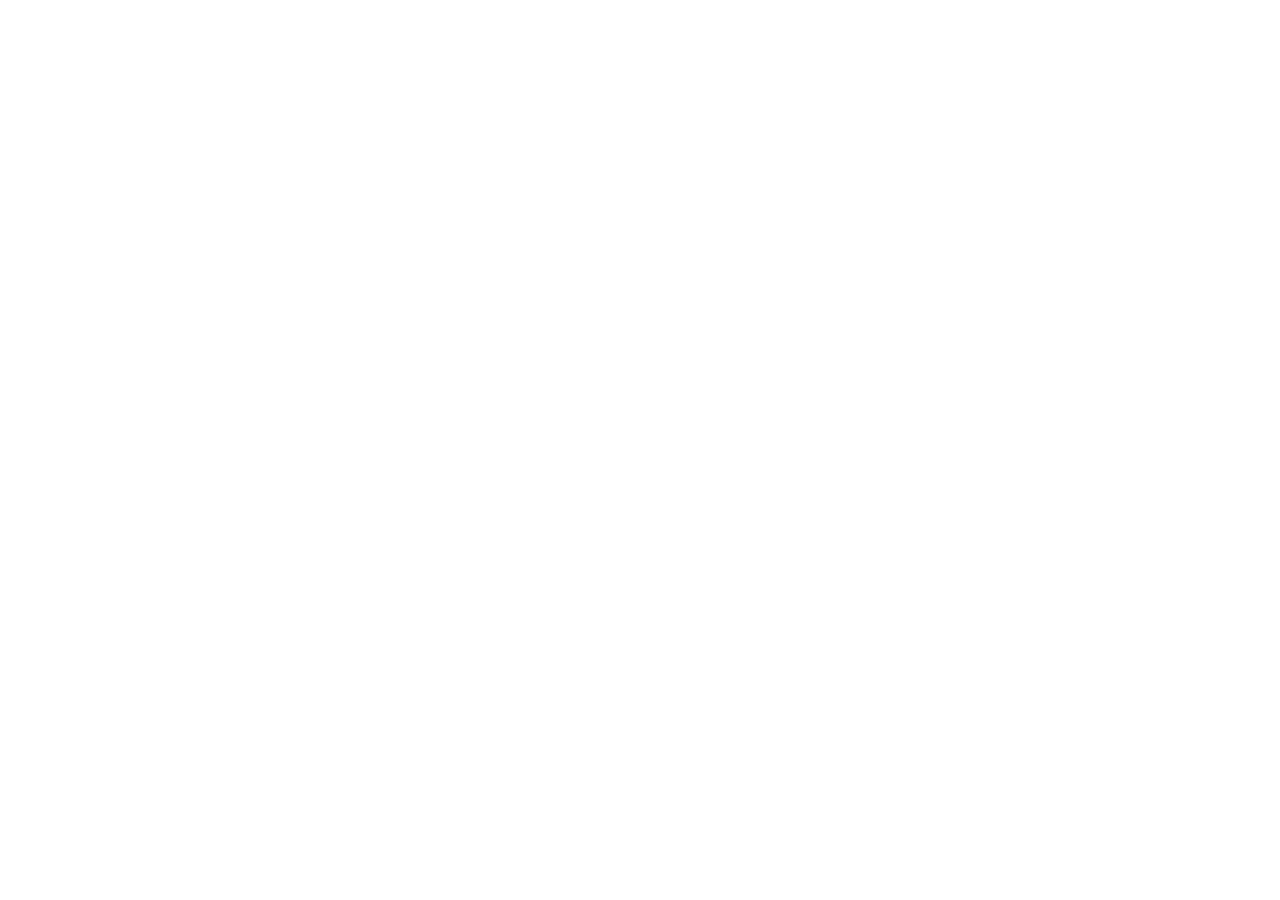
==== index.html @ d6452ca9 "Third Draft Css and sematic layouts were added" ====
<!DOCTYPE html>
<html lang="en">
<head>
    <meta charset="UTF-8">
    <meta name="viewport" content="width=device-width, initial-scale=1.0">
    <title>Yaad</title>
</head>
<body>
    <header>
         <nav>
            
        </nav>
    </header>
    <main>

    </main>
    <footer>
        
    </footer>    
</body>
</html>
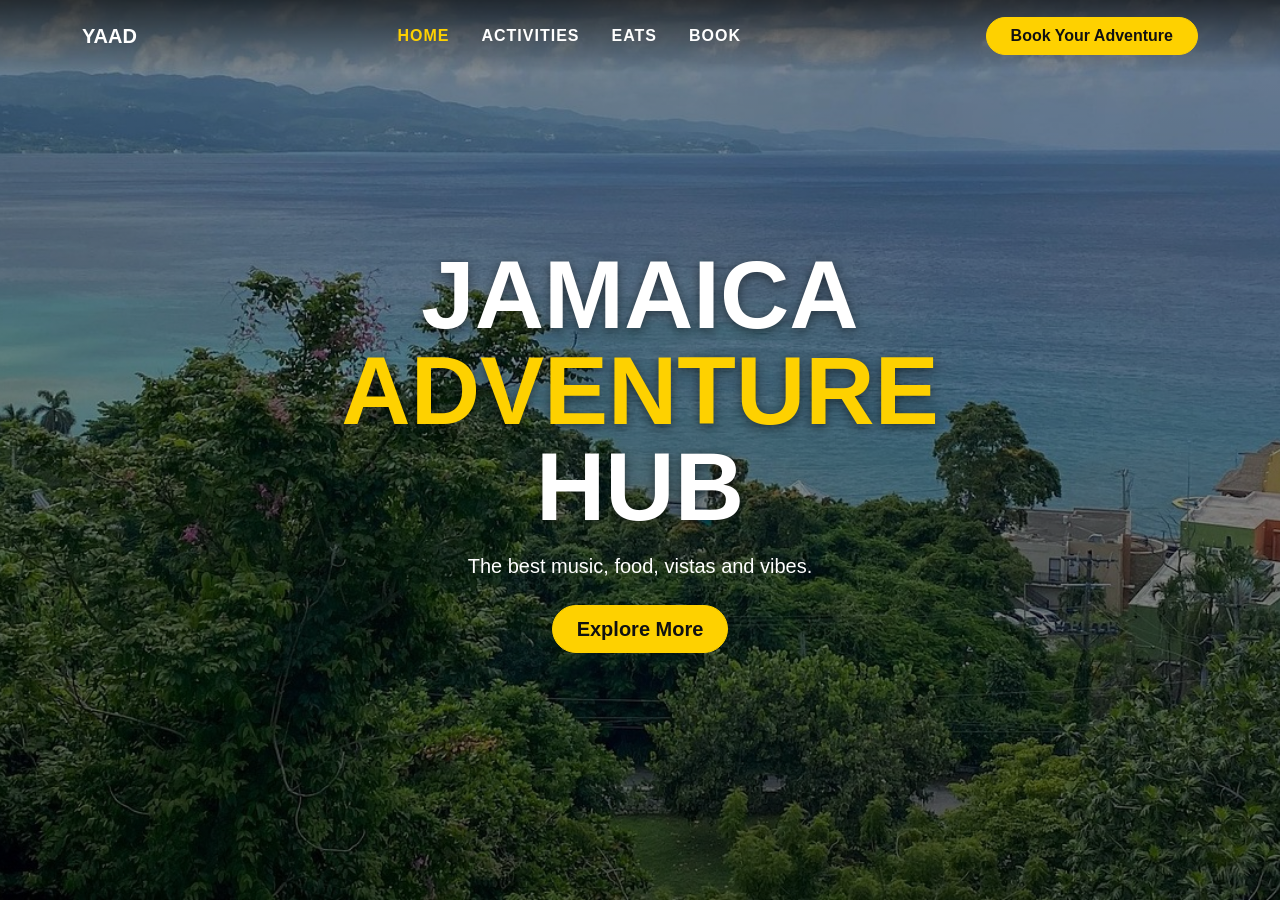
==== commit 33f27c47: "index and css for index page header including banner and nav bar" ====
--- a/index.html
+++ b/index.html
@@ -4,18 +4,51 @@
     <meta charset="UTF-8">
     <meta name="viewport" content="width=device-width, initial-scale=1.0">
     <title>Yaad</title>
+    <link href="https://cdn.jsdelivr.net/npm/bootstrap@5.3.3/dist/css/bootstrap.min.css" rel="stylesheet" integrity="sha384-9ndCyUaIbzAi2FUVXJi0CjmCapSmO7SnpJef0486qhLnuZ2cdeRhO02iuK6FUUVM" crossorigin="anonymous">
+    <link rel="stylesheet" href="stylesheets/styles.css">
 </head>
 <body>
     <header>
-         <nav>
-            
+       <!-- Navigation using bootstrap -->
+         <nav class="navbar navbar-expand-lg navbar-dark site-nav fixed-top">
+            <div class="container">
+                <a class="navbar-brand fw-bold" href="index.html">YAAD</a>
+                <button class="navbar-toggler" type="button" data-bs-toggle="collapse"
+                        data-bs-target="#mainNav" aria-controls="mainNav"
+                        aria-expanded="false" aria-label="Toggle navigation">
+                    <span class="navbar-toggler-icon"></span>
+                </button>
+                <div class="collapse navbar-collapse" id="mainNav">
+                    <!-- LIST OF NAVIGATION LINKS -->
+                    <ul class="navbar-nav mx-auto">
+                        <li class="nav-item"><a class="nav-link active" href="index.html">Home</a></li>
+                        <li class="nav-item"><a class="nav-link" href="activities.html">Activities</a></li>
+                        <li class="nav-item"><a class="nav-link" href="eats.html">Eats</a></li>
+                        <li class="nav-item"><a class="nav-link" href="book.html">Book</a></li>
+                    </ul>
+                    <!-- BOOK YOUR ADVENTURE BUTTON -->
+                    <a href="book.html" class="btn btn-gold">Book Your Adventure</a>
+                </div>
+            </div>
         </nav>
+
+         <!-- Hero banner -->
+        <div id="banner" class="hero d-flex align-items-center justify-content-center text-center">
+            <div class="container">
+                <h1 class="banner-text1">JAMAICA</h1>
+                <h1 class="banner-text2">ADVENTURE</h1>
+                <h1 class="banner-text3">HUB</h1>
+                <p class="lead text-white mt-3">The best music, food, vistas and vibes.</p>
+                <a href="activities.html" class="btn btn-gold btn-lg mt-2">Explore More</a>
+            </div>
+        </div>
     </header>
     <main>
 
     </main>
     <footer>
         
-    </footer>    
+    </footer> 
+       <script src="https://cdn.jsdelivr.net/npm/bootstrap@5.3.3/dist/js/bootstrap.bundle.min.js"></script>
 </body>
 </html>
--- a/stylesheets/styles.css
+++ b/stylesheets/styles.css
@@ -0,0 +1,83 @@
+/* -- Global color variables (Jamaican colours to be reused alot) -- */
+:root {
+    --jm-green: #009b3a;
+    --jm-green-dark: #007a2e;
+    --jm-gold: #fed100;
+    --jm-black: #111111;
+}
+
+body {
+    font-family: "Segoe UI", Roboto, Arial, sans-serif;
+    color: #333;
+}
+
+/* Navigation bar styles */
+.site-nav {
+    background: linear-gradient(to bottom, rgba(0, 0, 0, 0.65), rgba(0, 0, 0, 0));
+    padding: 1rem 0;
+}
+
+.site-nav .nav-link {
+    color: #fff;
+    font-weight: 600;
+    text-transform: uppercase;
+    letter-spacing: 1px;
+    margin: 0 0.5rem;
+}
+.site-nav .nav-link:hover,
+.site-nav .nav-link.active {
+    color: var(--jm-gold);
+}
+@media (max-width: 991.98px) {
+    .site-nav { background: rgba(0, 0, 0, 0.85); }
+}
+
+/* Hero section styles */
+.hero {
+    min-height: 100vh;
+    background-image:
+        linear-gradient(rgba(0, 0, 0, 0.35), rgba(0, 0, 0, 0.55)),
+        url('../images/banner_background.jpg');
+    background-color: var(--jm-green-dark);   /* fallback if image is missing */
+    background-size: cover;
+    background-position: center;
+}
+.banner-text1, .banner-text2, .banner-text3 {
+    color: #fff;
+    font-weight: 800;
+    text-transform: uppercase;
+    line-height: 1;
+    margin: 0;
+    text-shadow: 0 3px 12px rgba(0, 0, 0, 0.5);
+}
+.banner-text1 { font-size: clamp(2.5rem, 8vw, 6rem); }
+.banner-text2 { font-size: clamp(2.5rem, 8vw, 6rem); color: var(--jm-gold); }
+.banner-text3 { font-size: clamp(2.5rem, 8vw, 6rem); }
+
+/*  Buttons  */
+.btn-gold {
+    background-color: var(--jm-gold);
+    border-color: var(--jm-gold);
+    color: var(--jm-black);
+    font-weight: 700;
+    border-radius: 50rem;
+    padding-left: 1.5rem;
+    padding-right: 1.5rem;
+}
+.btn-gold:hover {
+    background-color: #e7c718;
+    border-color: #e7c718;
+    color: var(--jm-black);
+}
+.btn-green {
+    background-color: var(--jm-green);
+    border-color: var(--jm-green);
+    color: #fff;
+    font-weight: 600;
+    border-radius: 50rem;
+}
+.btn-green:hover {
+    background-color: var(--jm-green-dark);
+    border-color: var(--jm-green-dark);
+    color: #fff;
+}
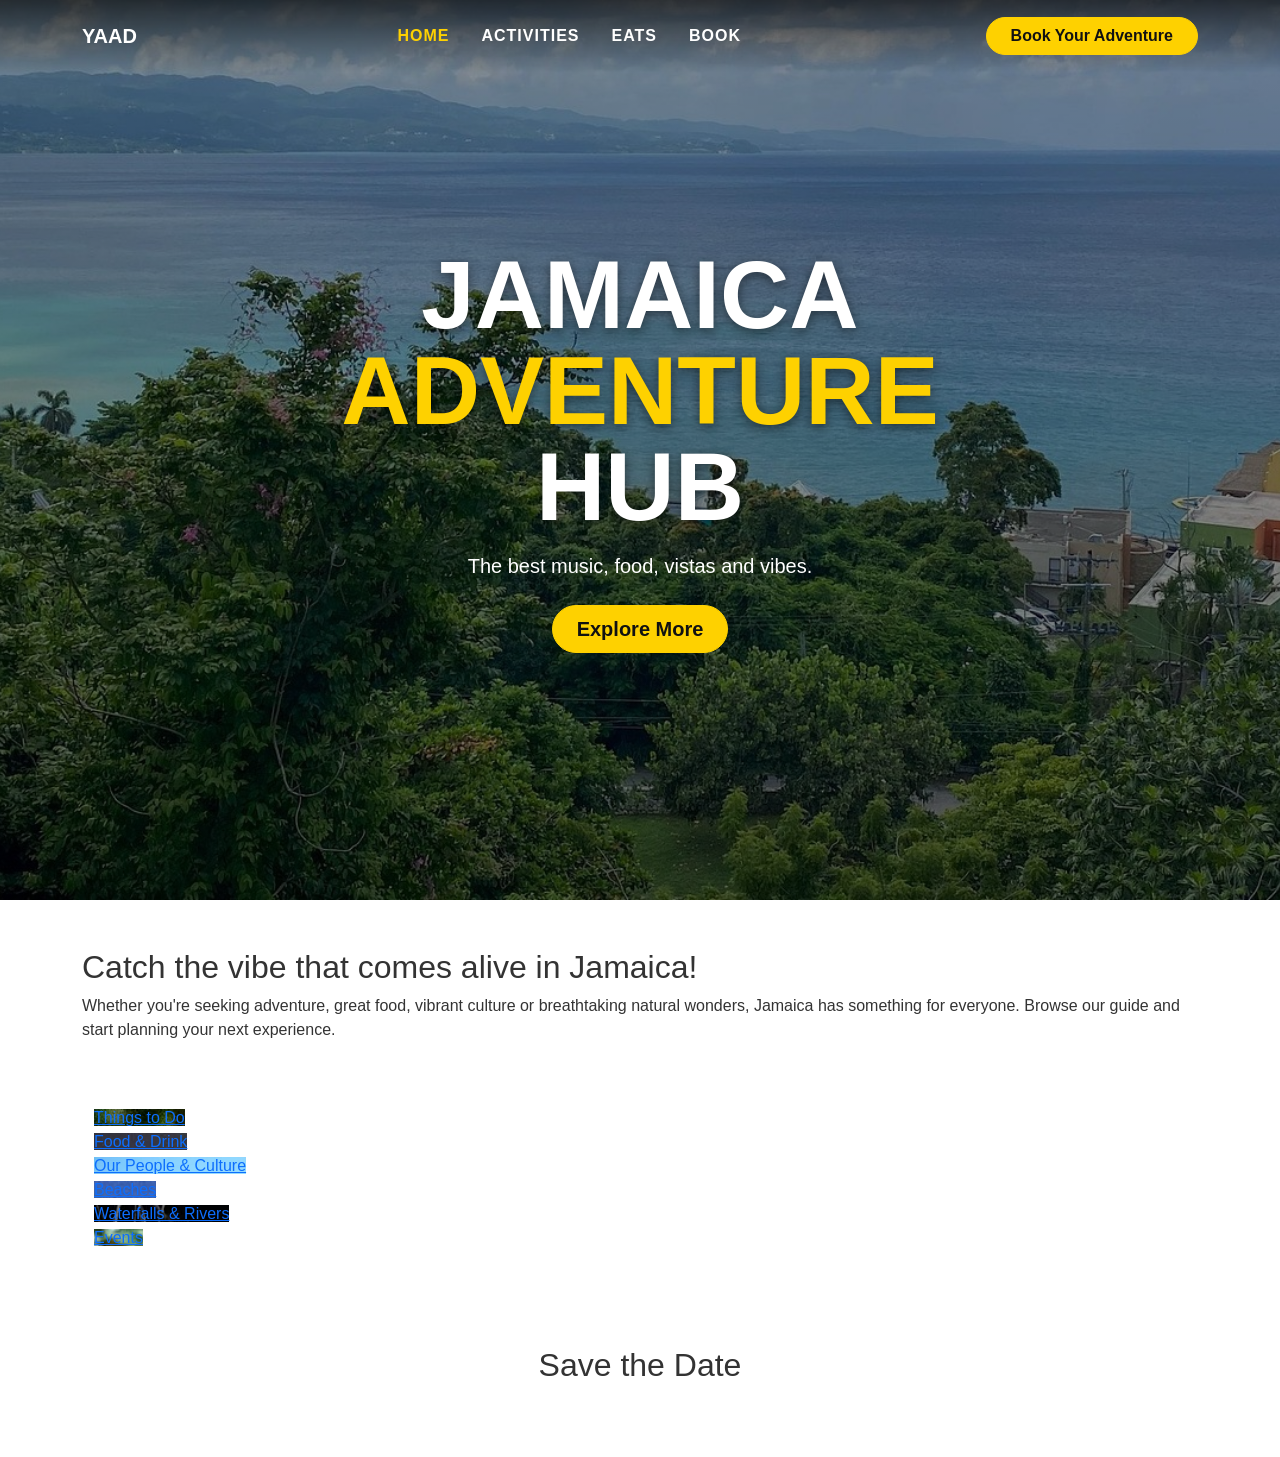
==== commit ef3e1bb9: "index update content needed for home page was added including, sections, divs, images and such" ====
--- a/index.html
+++ b/index.html
@@ -8,9 +8,9 @@
     <link rel="stylesheet" href="stylesheets/styles.css">
 </head>
 <body>
-    <header>
-       <!-- Navigation using bootstrap -->
-         <nav class="navbar navbar-expand-lg navbar-dark site-nav fixed-top">
+     <header>
+        <!-- Bootstrap navigation, sits on top of the hero -->
+        <nav class="navbar navbar-expand-lg navbar-dark site-nav fixed-top">
             <div class="container">
                 <a class="navbar-brand fw-bold" href="index.html">YAAD</a>
                 <button class="navbar-toggler" type="button" data-bs-toggle="collapse"
@@ -19,20 +19,19 @@
                     <span class="navbar-toggler-icon"></span>
                 </button>
                 <div class="collapse navbar-collapse" id="mainNav">
-                    <!-- LIST OF NAVIGATION LINKS -->
+                    <!-- Navigation links -->
                     <ul class="navbar-nav mx-auto">
                         <li class="nav-item"><a class="nav-link active" href="index.html">Home</a></li>
                         <li class="nav-item"><a class="nav-link" href="activities.html">Activities</a></li>
                         <li class="nav-item"><a class="nav-link" href="eats.html">Eats</a></li>
                         <li class="nav-item"><a class="nav-link" href="book.html">Book</a></li>
                     </ul>
-                    <!-- BOOK YOUR ADVENTURE BUTTON -->
                     <a href="book.html" class="btn btn-gold">Book Your Adventure</a>
                 </div>
             </div>
         </nav>
-
-         <!-- Hero banner -->
+ 
+        <!-- Hero banner -->
         <div id="banner" class="hero d-flex align-items-center justify-content-center text-center">
             <div class="container">
                 <h1 class="banner-text1">JAMAICA</h1>
@@ -44,7 +43,92 @@
         </div>
     </header>
     <main>
+        <!-- Section with p tags describing the site -->
+         <section class="py-5">
+            <div class="container">
+                        <h2 class="section-title">Catch the vibe that comes alive in Jamaica!</h2>
+                        <p>Whether you're seeking adventure, great food, vibrant culture or breathtaking
+                           natural wonders, Jamaica has something for everyone. Browse our guide and start
+                           planning your next experience.</p>
+            </div>
+        </section>
+        
+         <section class="pb-5">
+            <div class="container">
+                <div class="pictiure tile container">
+                    <article class="picture tile">
+                        <a href="activities.html" class="tile" style="background-image:url('images/things-to-do.jpg')">
+                            <span class="tile-title">Things to Do</span>
+                        </a>
+                    </article>
+                    <article class="picture tile">
+                        <a href="eats.html" class="tile" style="background-image:url('images/food.jpg')">
+                            <span class="tile-title">Food &amp; Drink</span>
+                        </a>
+                    </article>
+                    <article class="picture tile">
+                        <a href="activities.html" class="tile" style="background-image:url('images/culture.jpg')">
+                            <span class="tile-title">Our People &amp; Culture</span>
+                        </a>
+                    </article>
+                    <article class="picture tile">
+                        <a href="activities.html" class="tile" style="background-image:url('images/beaches.jpg')">
+                            <span class="tile-title">Beaches</span>
+                        </a>
+                    </article>
+                    <article class="picture tile">
+                        <a href="activities.html" class="tile" style="background-image:url('images/waterfalls.jpg')">
+                            <span class="tile-title">Waterfalls &amp; Rivers</span>
+                        </a>
+                    </article>
+                    <article class="picture tile">
+                        <a href="book.html" class="tile" style="background-image:url('images/events.jpg')">
+                            <span class="tile-title">Events</span>
+                        </a>
+                    </article>
+                </div>
+            </div>
+        </section>
 
+          <!-- Events carousel (Bootstrap JS component #2) -->
+        <section class="py-5">
+            <div class="container">
+                <h2 class="section-title text-center mb-4">Save the Date</h2>
+                <div id="eventsCarousel" class="carousel slide" data-bs-ride="carousel">
+                    <div class="carousel-inner rounded overflow-hidden">
+                        <div class="carousel-item active">
+                            <div class="event-slide" style="background-image:url('images/event1.jpg')"></div>
+                            <div class="carousel-caption">
+                                <h3>Treasure Beach Food, Rum &amp; Reggae Festival</h3>
+                                <p>Nov 06 &middot; South Coast, St. Elizabeth</p>
+                            </div>
+                        </div>
+                        <div class="carousel-item">
+                            <div class="event-slide" style="background-image:url('images/event2.jpg')"></div>
+                            <div class="carousel-caption">
+                                <h3>Craft with a Difference</h3>
+                                <p>Nov 28 &middot; Devon House, Kingston</p>
+                            </div>
+                        </div>
+                        <div class="carousel-item">
+                            <div class="event-slide" style="background-image:url('images/event3.jpg')"></div>
+                            <div class="carousel-caption">
+                                <h3>Carnival in Jamaica</h3>
+                                <p>Mar 31 &middot; Various locations</p>
+                            </div>
+                        </div>
+                    </div>
+                    <button class="carousel-control-prev" type="button" data-bs-target="#eventsCarousel" data-bs-slide="prev">
+                        <span class="carousel-control-prev-icon" aria-hidden="true"></span>
+                        <span class="visually-hidden">Previous</span>
+                    </button>
+                    <button class="carousel-control-next" type="button" data-bs-target="#eventsCarousel" data-bs-slide="next">
+                        <span class="carousel-control-next-icon" aria-hidden="true"></span>
+                        <span class="visually-hidden">Next</span>
+                    </button>
+                </div>
+            </div>
+        </section>
     </main>
     <footer>
         
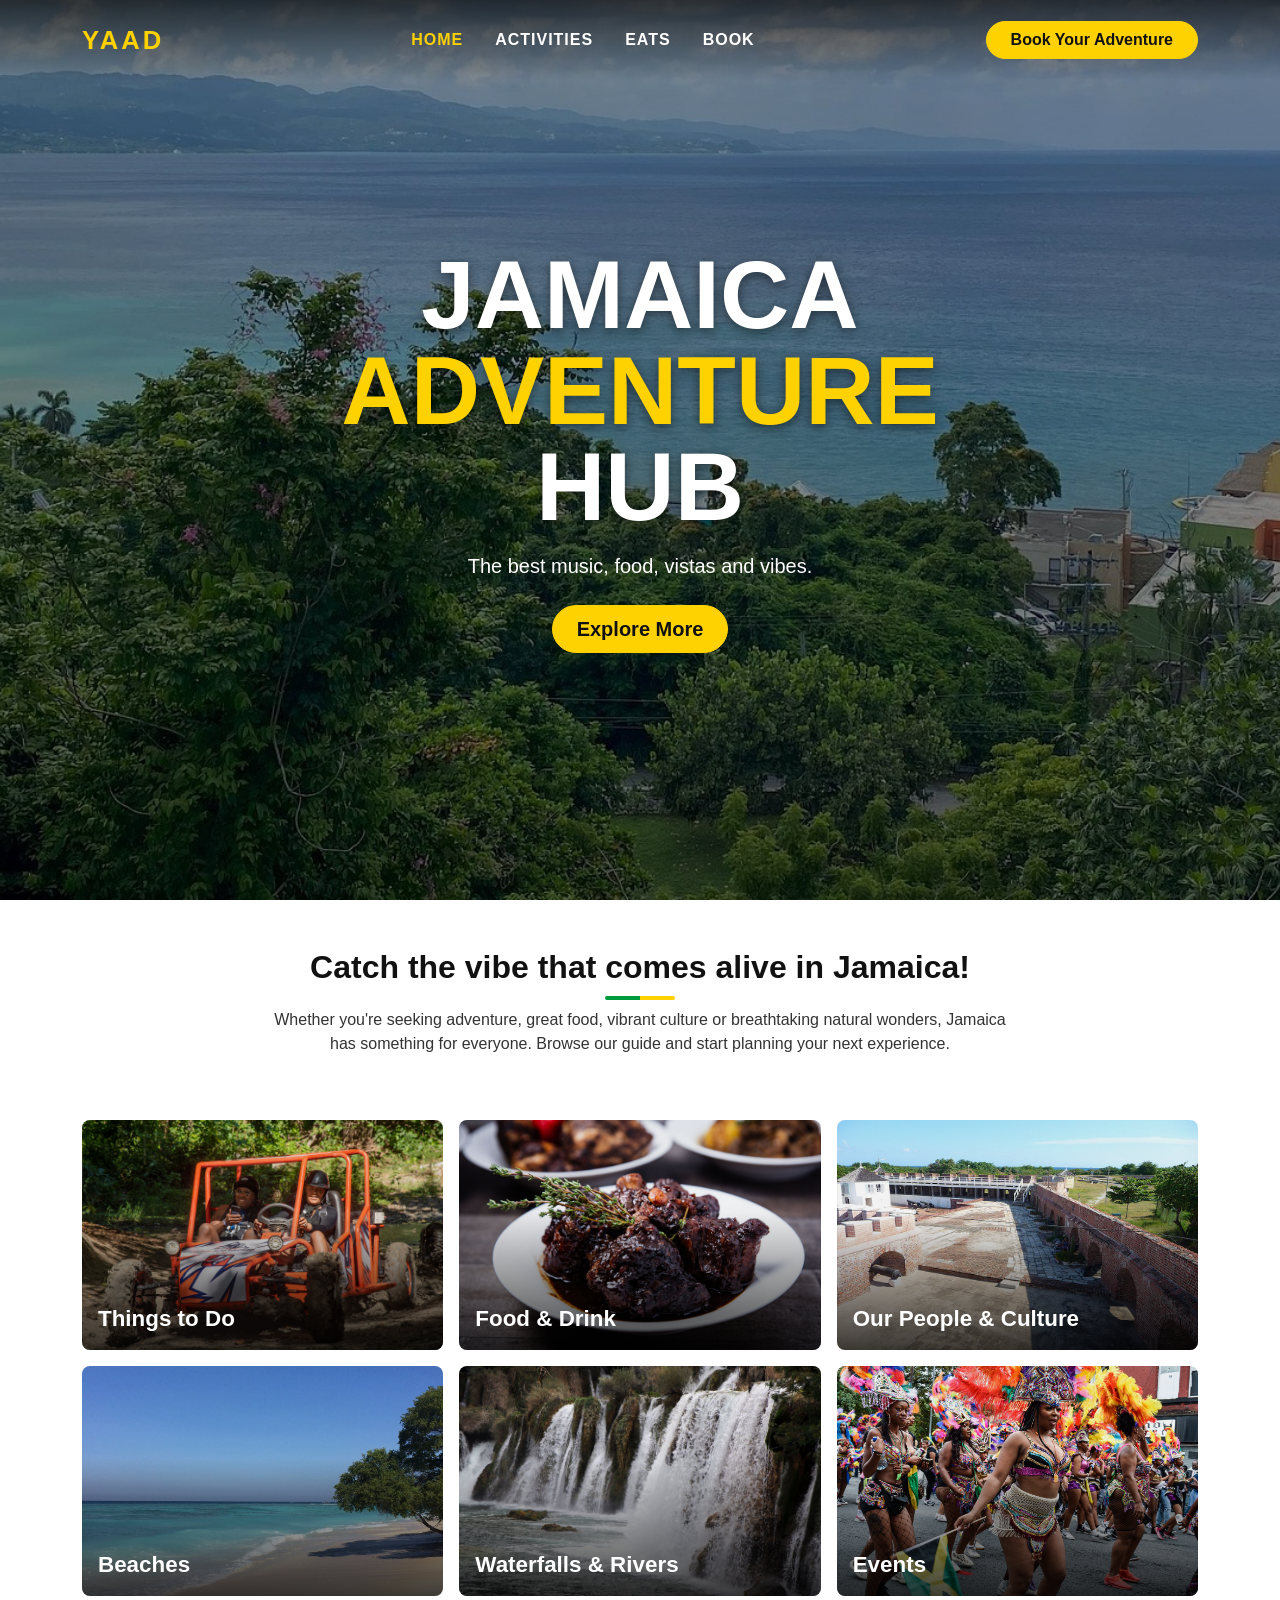
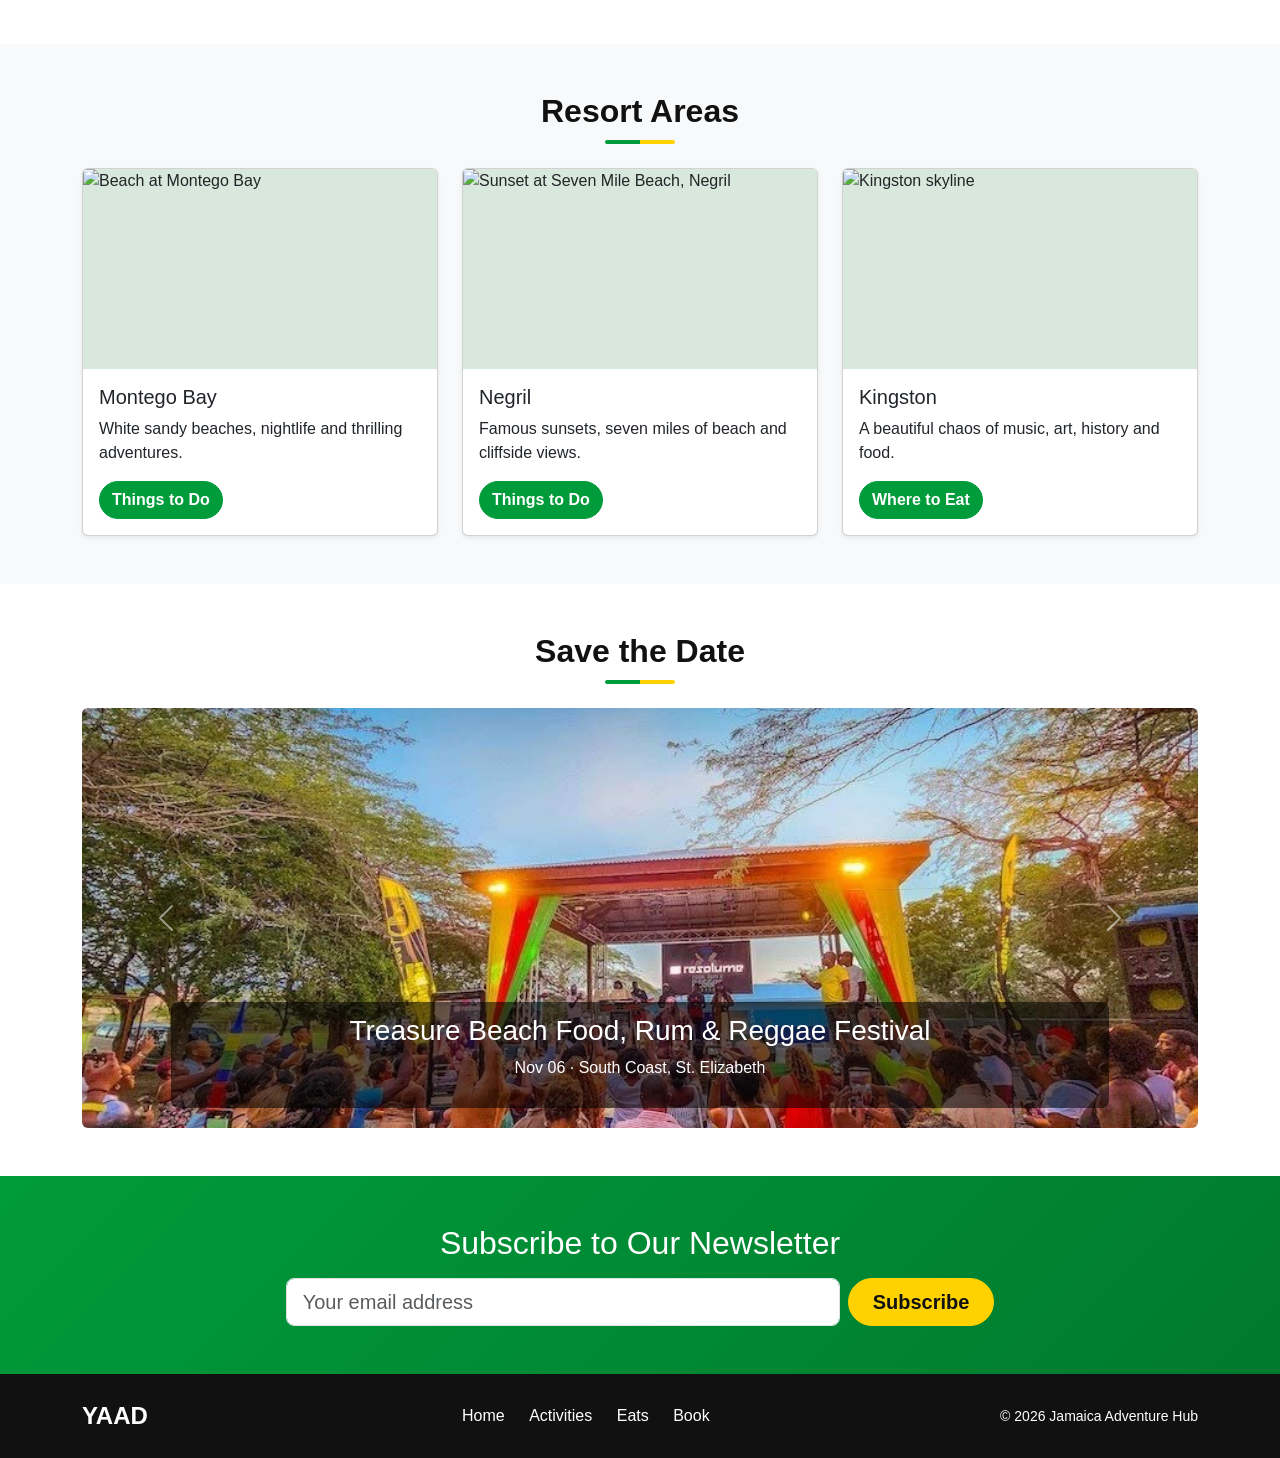
==== commit 3039fd2e: "Index Final Newsletter added, css for tiles added and fixed, names for classes and such changed for " ====
--- a/index.html
+++ b/index.html
@@ -3,13 +3,13 @@
 <head>
     <meta charset="UTF-8">
     <meta name="viewport" content="width=device-width, initial-scale=1.0">
-    <title>Yaad</title>
-    <link href="https://cdn.jsdelivr.net/npm/bootstrap@5.3.3/dist/css/bootstrap.min.css" rel="stylesheet" integrity="sha384-9ndCyUaIbzAi2FUVXJi0CjmCapSmO7SnpJef0486qhLnuZ2cdeRhO02iuK6FUUVM" crossorigin="anonymous">
+    <title>Yaad | Jamaica Adventure Hub</title>
+    <link href="https://cdn.jsdelivr.net/npm/bootstrap@5.3.3/dist/css/bootstrap.min.css" rel="stylesheet">
     <link rel="stylesheet" href="stylesheets/styles.css">
 </head>
 <body>
-     <header>
-        <!-- Bootstrap navigation, sits on top of the hero -->
+    <header>
+        <!-- Responsive Bootstrap navigation, sits on top of the hero -->
         <nav class="navbar navbar-expand-lg navbar-dark site-nav fixed-top">
             <div class="container">
                 <a class="navbar-brand fw-bold" href="index.html">YAAD</a>
@@ -19,7 +19,6 @@
                     <span class="navbar-toggler-icon"></span>
                 </button>
                 <div class="collapse navbar-collapse" id="mainNav">
-                    <!-- Navigation links -->
                     <ul class="navbar-nav mx-auto">
                         <li class="nav-item"><a class="nav-link active" href="index.html">Home</a></li>
                         <li class="nav-item"><a class="nav-link" href="activities.html">Activities</a></li>
@@ -30,7 +29,7 @@
                 </div>
             </div>
         </nav>
- 
+
         <!-- Hero banner -->
         <div id="banner" class="hero d-flex align-items-center justify-content-center text-center">
             <div class="container">
@@ -42,55 +41,100 @@
             </div>
         </div>
     </header>
+
     <main>
-        <!-- Section with p tags describing the site -->
-         <section class="py-5">
-            <div class="container">
+        <!-- Welcome / intro -->
+        <section class="py-5">
+            <div class="container">
+                <div class="row justify-content-center text-center">
+                    <div class="col-lg-8">
                         <h2 class="section-title">Catch the vibe that comes alive in Jamaica!</h2>
                         <p>Whether you're seeking adventure, great food, vibrant culture or breathtaking
                            natural wonders, Jamaica has something for everyone. Browse our guide and start
                            planning your next experience.</p>
-            </div>
-        </section>
-        
-         <section class="pb-5">
-            <div class="container">
-                <div class="pictiure tile container">
-                    <article class="picture tile">
-                        <a href="activities.html" class="tile" style="background-image:url('images/things-to-do.jpg')">
+                    </div>
+                </div>
+            </div>
+        </section>
+
+        <!-- Category tiles (image cards with title overlay) -->
+        <section class="pb-5">
+            <div class="container">
+                <div class="row g-3">
+                    <div class="col-12 col-md-6 col-lg-4">
+                        <a href="activities.html?category=things-to-do" class="tile" style="background-image:url('images/things-to-do.jpg')">
                             <span class="tile-title">Things to Do</span>
                         </a>
-                    </article>
-                    <article class="picture tile">
+                    </div>
+                    <div class="col-12 col-md-6 col-lg-4">
                         <a href="eats.html" class="tile" style="background-image:url('images/food.jpg')">
                             <span class="tile-title">Food &amp; Drink</span>
                         </a>
-                    </article>
-                    <article class="picture tile">
-                        <a href="activities.html" class="tile" style="background-image:url('images/culture.jpg')">
+                    </div>
+                    <div class="col-12 col-md-6 col-lg-4">
+                        <a href="activities.html?category=culture" class="tile" style="background-image:url('images/culture.jpg')">
                             <span class="tile-title">Our People &amp; Culture</span>
                         </a>
-                    </article>
-                    <article class="picture tile">
-                        <a href="activities.html" class="tile" style="background-image:url('images/beaches.jpg')">
+                    </div>
+                    <div class="col-12 col-md-6 col-lg-4">
+                        <a href="activities.html?category=beaches" class="tile" style="background-image:url('images/beaches.jpg')">
                             <span class="tile-title">Beaches</span>
                         </a>
-                    </article>
-                    <article class="picture tile">
-                        <a href="activities.html" class="tile" style="background-image:url('images/waterfalls.jpg')">
+                    </div>
+                    <div class="col-12 col-md-6 col-lg-4">
+                        <a href="activities.html?category=waterfalls" class="tile" style="background-image:url('images/waterfalls.jpg')">
                             <span class="tile-title">Waterfalls &amp; Rivers</span>
                         </a>
-                    </article>
-                    <article class="picture tile">
-                        <a href="book.html" class="tile" style="background-image:url('images/events.jpg')">
+                    </div>
+                    <div class="col-12 col-md-6 col-lg-4">
+                        <a href="activities.html?category=events" class="tile" style="background-image:url('images/events.jpg')">
                             <span class="tile-title">Events</span>
                         </a>
-                    </article>
-                </div>
-            </div>
-        </section>
-
-          <!-- Events carousel (Bootstrap JS component #2) -->
+                    </div>
+                </div>
+            </div>
+        </section>
+
+        <!-- Featured destinations -->
+        <section class="py-5 bg-light">
+            <div class="container">
+                <h2 class="section-title text-center mb-4">Resort Areas</h2>
+                <div class="row g-4" id="destination-list">
+                    <div class="col-12 col-md-6 col-lg-4">
+                        <div class="card h-100 shadow-sm">
+                            <img src="images/montego-bay.jpg" class="card-img-top" alt="Beach at Montego Bay">
+                            <div class="card-body">
+                                <h3 class="h5 card-title">Montego Bay</h3>
+                                <p class="card-text">White sandy beaches, nightlife and thrilling adventures.</p>
+                                <a href="activities.html" class="btn btn-green">Things to Do</a>
+                            </div>
+                        </div>
+                    </div>
+                    <div class="col-12 col-md-6 col-lg-4">
+                        <div class="card h-100 shadow-sm">
+                            <img src="images/negril.jpg" class="card-img-top" alt="Sunset at Seven Mile Beach, Negril">
+                            <div class="card-body">
+                                <h3 class="h5 card-title">Negril</h3>
+                                <p class="card-text">Famous sunsets, seven miles of beach and cliffside views.</p>
+                                <a href="activities.html" class="btn btn-green">Things to Do</a>
+                            </div>
+                        </div>
+                    </div>
+                    <div class="col-12 col-md-6 col-lg-4">
+                        <div class="card h-100 shadow-sm">
+                            <img src="images/kingston.jpg" class="card-img-top" alt="Kingston skyline">
+                            <div class="card-body">
+                                <h3 class="h5 card-title">Kingston</h3>
+                                <p class="card-text">A beautiful chaos of music, art, history and food.</p>
+                                <a href="eats.html" class="btn btn-green">Where to Eat</a>
+                            </div>
+                        </div>
+                    </div>
+                </div>
+            </div>
+        </section>
+
+        <!-- Events carousel (Bootstrap JS component #2) -->
         <section class="py-5">
             <div class="container">
                 <h2 class="section-title text-center mb-4">Save the Date</h2>
@@ -129,10 +173,44 @@
                 </div>
             </div>
         </section>
+
+        <!-- Newsletter strip -->
+        <section class="newsletter py-5 text-center text-white">
+            <div class="container">
+                <h2 class="mb-3">Subscribe to Our Newsletter</h2>
+                <form class="row g-2 justify-content-center" id="newsletter-form">
+                    <div class="col-12 col-md-6">
+                        <label for="newsletter-email" class="visually-hidden">Email address</label>
+                        <input type="email" class="form-control form-control-lg" id="newsletter-email"
+                               placeholder="Your email address" required>
+                    </div>
+                    <div class="col-12 col-md-auto">
+                        <button type="submit" class="btn btn-gold btn-lg">Subscribe</button>
+                    </div>
+                </form>
+            </div>
+        </section>
     </main>
-    <footer>
-        
-    </footer> 
-       <script src="https://cdn.jsdelivr.net/npm/bootstrap@5.3.3/dist/js/bootstrap.bundle.min.js"></script>
+
+    <footer class="site-footer text-white py-4">
+        <div class="container">
+            <div class="row align-items-center gy-3">
+                <div class="col-md-4 fw-bold fs-4">YAAD</div>
+                <div class="col-md-4">
+                    <ul class="list-inline mb-0">
+                        <li class="list-inline-item"><a href="index.html">Home</a></li>
+                        <li class="list-inline-item"><a href="activities.html">Activities</a></li>
+                        <li class="list-inline-item"><a href="eats.html">Eats</a></li>
+                        <li class="list-inline-item"><a href="book.html">Book</a></li>
+                    </ul>
+                </div>
+                <div class="col-md-4 text-md-end small">&copy; 2026 Jamaica Adventure Hub</div>
+            </div>
+        </div>
+    </footer>
+
+    <script src="https://code.jquery.com/jquery-3.7.1.min.js"></script>
+    <script src="https://cdn.jsdelivr.net/npm/bootstrap@5.3.3/dist/js/bootstrap.bundle.min.js"></script>
+    <script src="js/app.js"></script>
 </body>
 </html>
--- a/stylesheets/styles.css
+++ b/stylesheets/styles.css
@@ -16,7 +16,11 @@
     background: linear-gradient(to bottom, rgba(0, 0, 0, 0.65), rgba(0, 0, 0, 0));
     padding: 1rem 0;
 }
-
+.site-nav .navbar-brand {
+    color: var(--jm-gold);
+    letter-spacing: 3px;
+    font-size: 1.6rem;
+}
 .site-nav .nav-link {
     color: #fff;
     font-weight: 600;
@@ -80,4 +84,149 @@
     background-color: var(--jm-green-dark);
     border-color: var(--jm-green-dark);
     color: #fff;
+}
+
+/* ---------- Section headings ---------- */
+.section-title {
+    font-weight: 800;
+    color: var(--jm-black);
+}
+.section-title::after {
+    content: "";
+    display: block;
+    width: 70px;
+    height: 4px;
+    margin: 0.6rem auto 0;
+    background: linear-gradient(90deg, var(--jm-green) 50%, var(--jm-gold) 50%);
+    border-radius: 2px;
+}
+
+/* ---------- Category image tiles ---------- */
+.tile {
+    position: relative;
+    display: block;
+    height: 230px;
+    border-radius: 0.5rem;
+    overflow: hidden;
+    background-color: var(--jm-green);
+    background-size: cover;
+    background-position: center;
+    text-decoration: none;
+    transition: transform 0.3s ease, box-shadow 0.3s ease;
+}
+.tile::before {
+    content: "";
+    position: absolute;
+    inset: 0;
+    background: linear-gradient(to top, rgba(0, 0, 0, 0.75), rgba(0, 0, 0, 0.05) 60%);
+}
+.tile-title {
+    position: absolute;
+    left: 1rem;
+    bottom: 0.9rem;
+    color: #fff;
+    font-size: 1.4rem;
+    font-weight: 700;
+}
+.tile:hover {
+    transform: translateY(-4px);
+    box-shadow: 0 10px 24px rgba(0, 0, 0, 0.25);
+}
+.tile:hover .tile-title { color: var(--jm-gold); }
+
+/* ---------- Cards ---------- */
+.card-img-top {
+    height: 200px;
+    object-fit: cover;
+    background-color: #d9e8dc;
+}
+
+/* ---------- Events carousel ---------- */
+.event-slide {
+    height: 420px;
+    background-color: var(--jm-green-dark);
+    background-size: cover;
+    background-position: center;
+}
+.carousel-caption {
+    background: rgba(0, 0, 0, 0.55);
+    border-radius: 0.5rem;
+    padding: 0.75rem 1rem;
+    left: 8%;
+    right: 8%;
+}
+
+/* ---------- Newsletter + footer ---------- */
+.newsletter {
+    background: linear-gradient(135deg, var(--jm-green), var(--jm-green-dark));
+}
+.site-footer {
+    background-color: var(--jm-black);
+}
+.site-footer a {
+    color: #fff;
+    text-decoration: none;
+    margin-right: 0.75rem;
+}
+.site-footer a:hover { color: var(--jm-gold); }
+
+/* ---------- Inner page heroes ---------- */
+.page-hero {
+    min-height: 320px;
+    padding-top: 80px;
+    background-size: cover;
+    background-position: center;
+    background-color: var(--jm-green-dark);
+}
+.hero-activities { background-image: linear-gradient(rgba(0,0,0,.35), rgba(0,0,0,.6)), url('../images/activities_banner.jpg'); }
+.hero-eats       { background-image: linear-gradient(rgba(0,0,0,.35), rgba(0,0,0,.6)), url('../images/eats_banner.jpg'); }
+.hero-book       { background-image: linear-gradient(rgba(0,0,0,.35), rgba(0,0,0,.6)), url('../images/book_banner.jpg'); }
+
+/* ---------- Filter pills ---------- */
+.filter-btn {
+    border: 2px solid var(--jm-green);
+    background: #fff;
+    color: var(--jm-green);
+    font-weight: 600;
+    border-radius: 50rem;
+    padding: 0.35rem 1.1rem;
+}
+.filter-btn:hover { background: #eef8f1; }
+.filter-btn.active {
+    background: var(--jm-green);
+    color: #fff;
+}
+
+/* ---------- Card badges ---------- */
+.badge-cat {
+    background-color: var(--jm-gold);
+    color: var(--jm-black);
+    font-weight: 700;
+}
+/* ---------- Card image with graceful fallback ---------- */
+.card-img-wrap {
+    position: relative;
+    height: 200px;
+    overflow: hidden;
+    background: linear-gradient(135deg, var(--jm-green), var(--jm-green-dark));
+    border-radius: calc(0.375rem - 1px) calc(0.375rem - 1px) 0 0;
+}
+.card-img-wrap img {
+    position: absolute;
+    inset: 0;
+    width: 100%;
+    height: 100%;
+    object-fit: cover;
+}
+.img-fallback {
+    position: absolute;
+    inset: 0;
+    display: flex;
+    align-items: center;
+    justify-content: center;
+    padding: 1rem;
+    text-align: center;
+    color: var(--jm-gold);
+    font-weight: 700;
+    font-size: 1.1rem;
 }
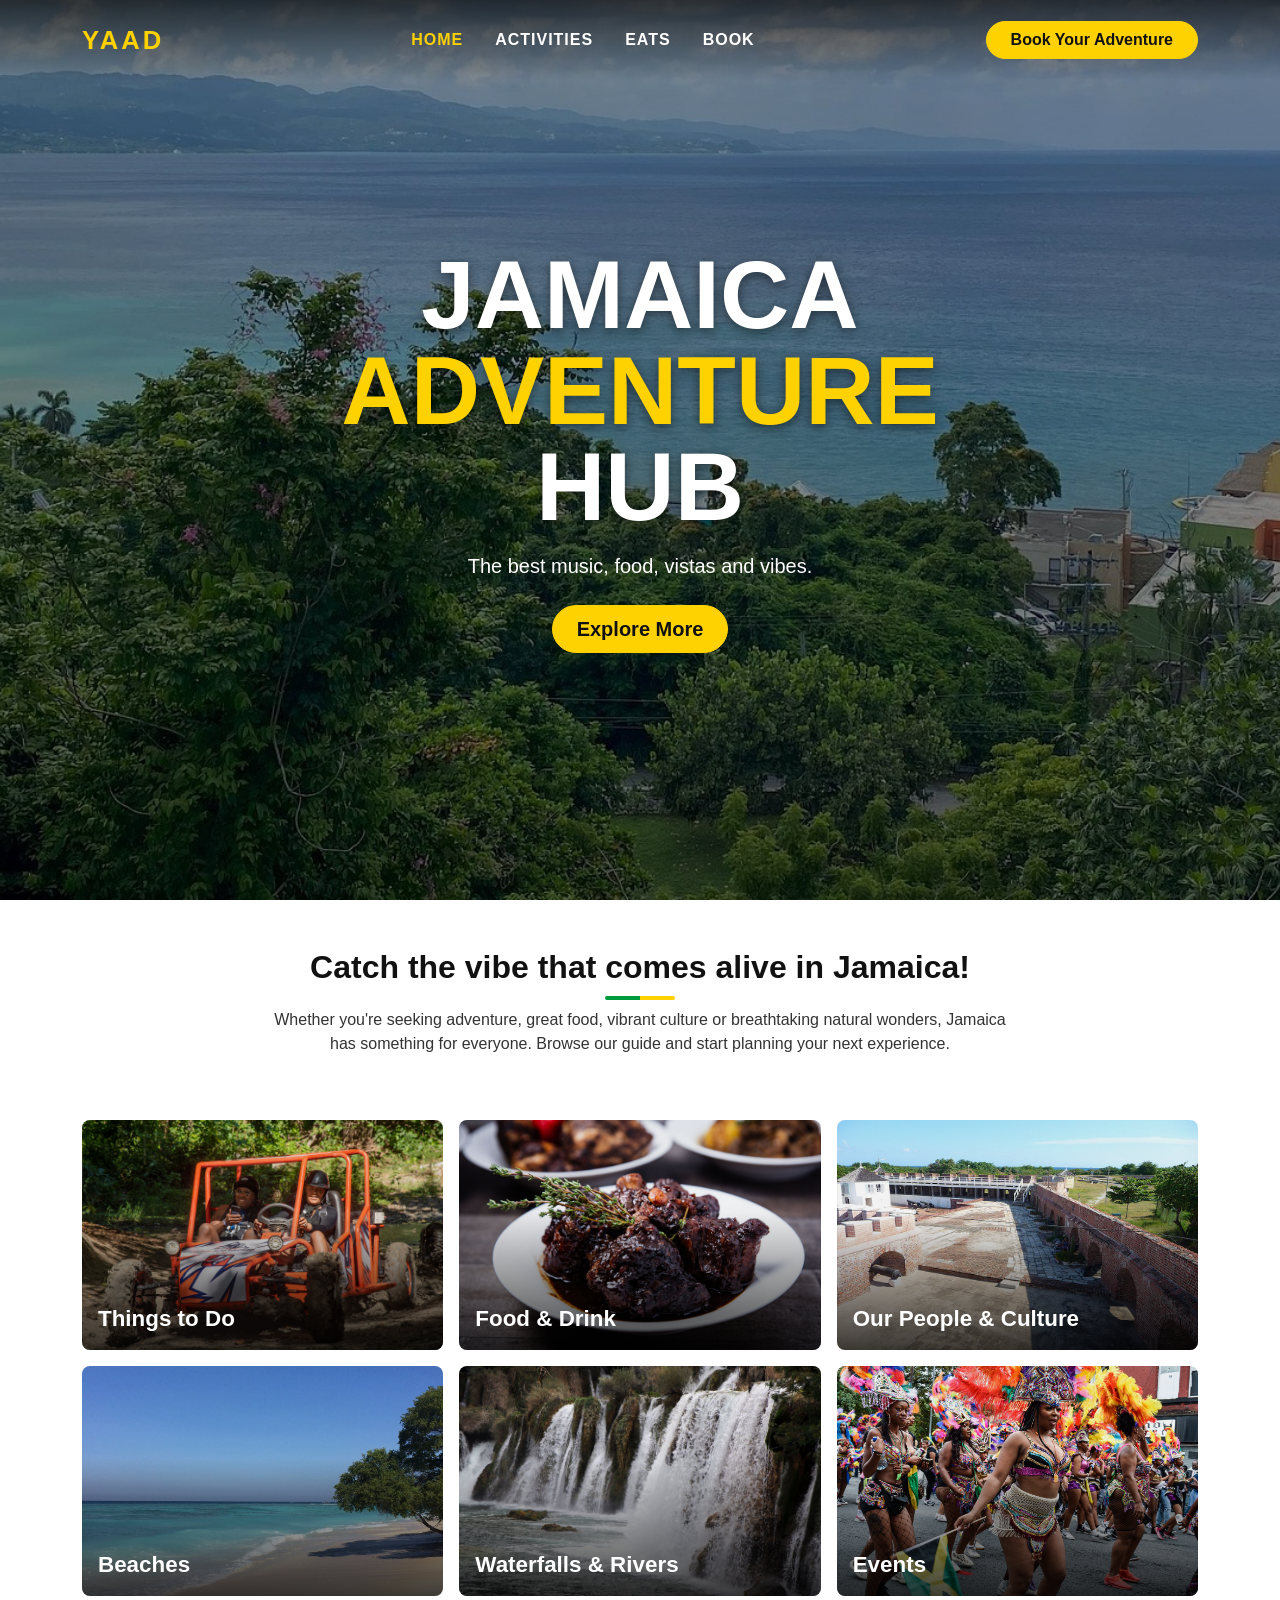
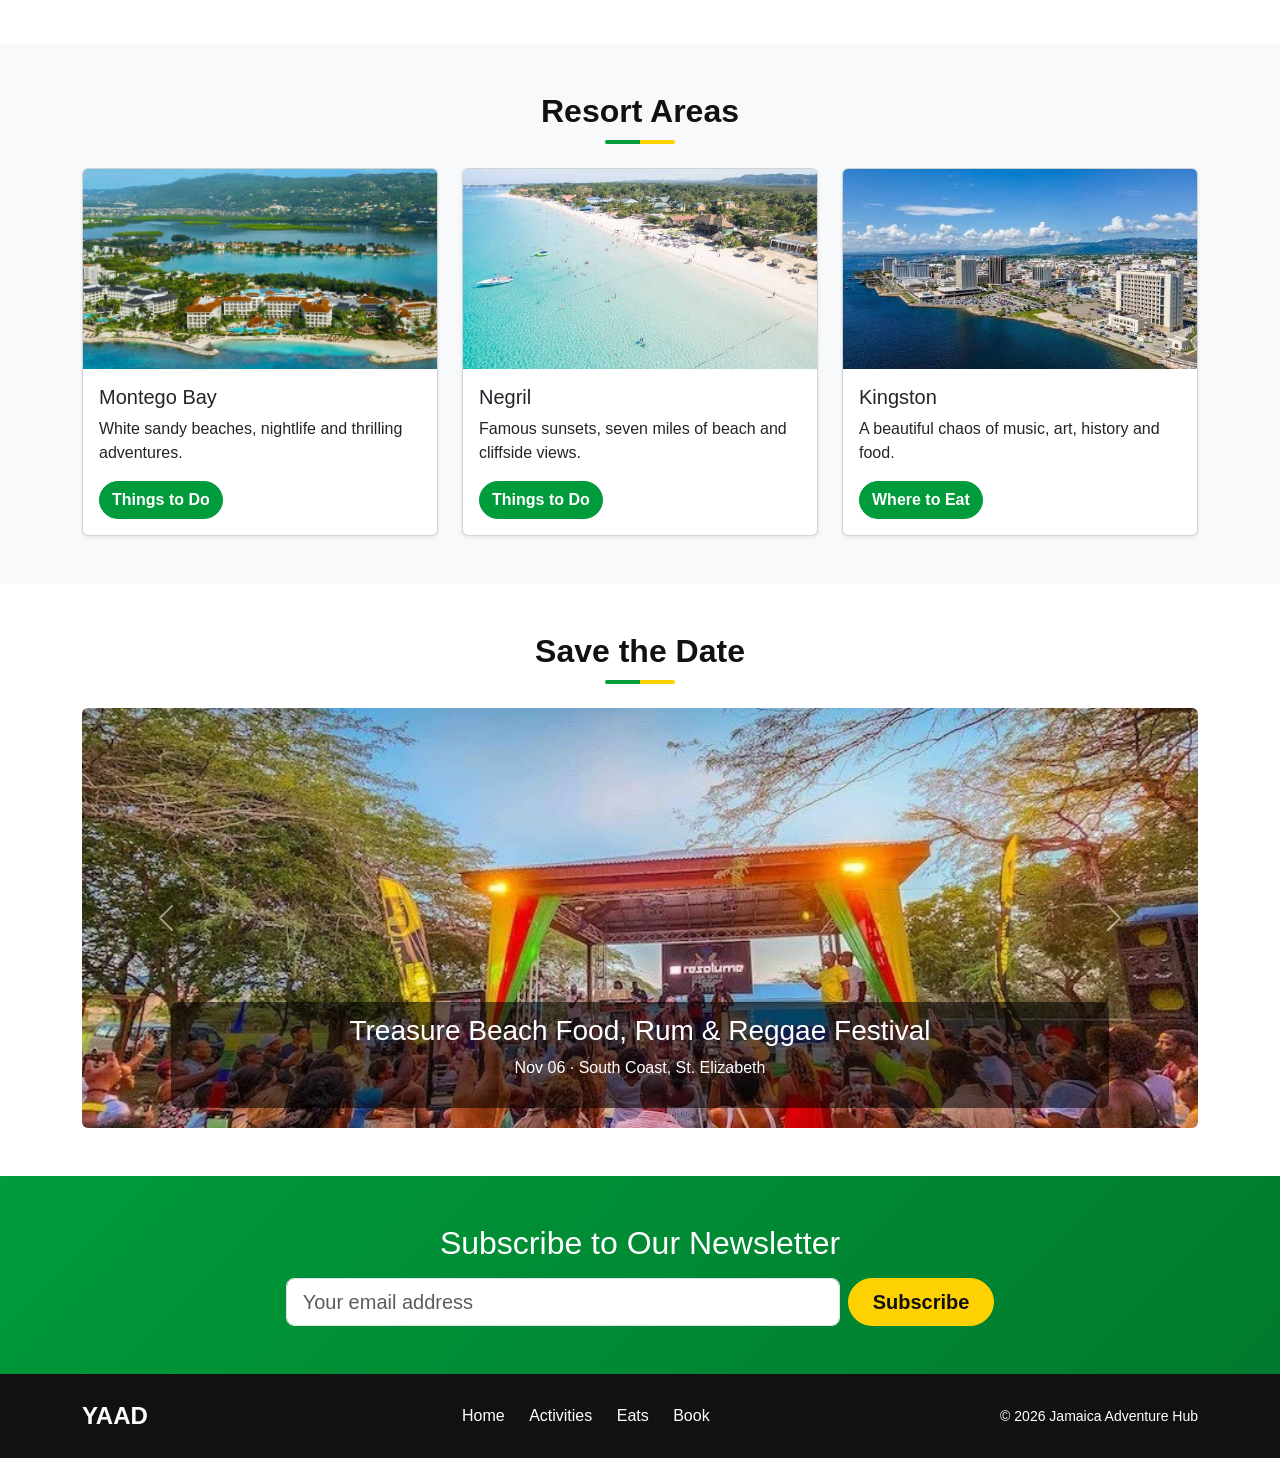
==== commit 59128cf7: "Banner picture changed amd eats html updated" ====
--- a/index.html
+++ b/index.html
@@ -100,6 +100,7 @@
             <div class="container">
                 <h2 class="section-title text-center mb-4">Resort Areas</h2>
                 <div class="row g-4" id="destination-list">
+                    <!-- Cards can be generated here later with JavaScript from an array of objects -->
                     <div class="col-12 col-md-6 col-lg-4">
                         <div class="card h-100 shadow-sm">
                             <img src="images/montego-bay.jpg" class="card-img-top" alt="Beach at Montego Bay">
--- a/stylesheets/styles.css
+++ b/stylesheets/styles.css
@@ -1,4 +1,4 @@
-/* -- Global color variables (Jamaican colours to be reused alot) -- */
+
 :root {
     --jm-green: #009b3a;
     --jm-green-dark: #007a2e;
@@ -11,7 +11,7 @@
     color: #333;
 }
 
-/* Navigation bar styles */
+/* ---------- Navigation (transparent over hero, like Visit Jamaica) ---------- */
 .site-nav {
     background: linear-gradient(to bottom, rgba(0, 0, 0, 0.65), rgba(0, 0, 0, 0));
     padding: 1rem 0;
@@ -36,7 +36,7 @@
     .site-nav { background: rgba(0, 0, 0, 0.85); }
 }
 
-/* Hero section styles */
+/* ---------- Hero banner ---------- */
 .hero {
     min-height: 100vh;
     background-image:
@@ -58,7 +58,7 @@
 .banner-text2 { font-size: clamp(2.5rem, 8vw, 6rem); color: var(--jm-gold); }
 .banner-text3 { font-size: clamp(2.5rem, 8vw, 6rem); }
 
-/*  Buttons  */
+/* ---------- Buttons ---------- */
 .btn-gold {
     background-color: var(--jm-gold);
     border-color: var(--jm-gold);
@@ -85,7 +85,7 @@
     border-color: var(--jm-green-dark);
     color: #fff;
 }
-
+*
 /* ---------- Section headings ---------- */
 .section-title {
     font-weight: 800;
@@ -203,6 +203,17 @@
     color: var(--jm-black);
     font-weight: 700;
 }
+
+/* ---------- Form focus uses brand green ---------- */
+.form-control:focus, .form-select:focus {
+    border-color: var(--jm-green);
+    box-shadow: 0 0 0 0.2rem rgba(0, 155, 58, 0.2);
+}
+.accordion-button:not(.collapsed) {
+    background-color: #eef8f1;
+    color: var(--jm-green-dark);
+}
+
 /* ---------- Card image with graceful fallback ---------- */
 .card-img-wrap {
     position: relative;
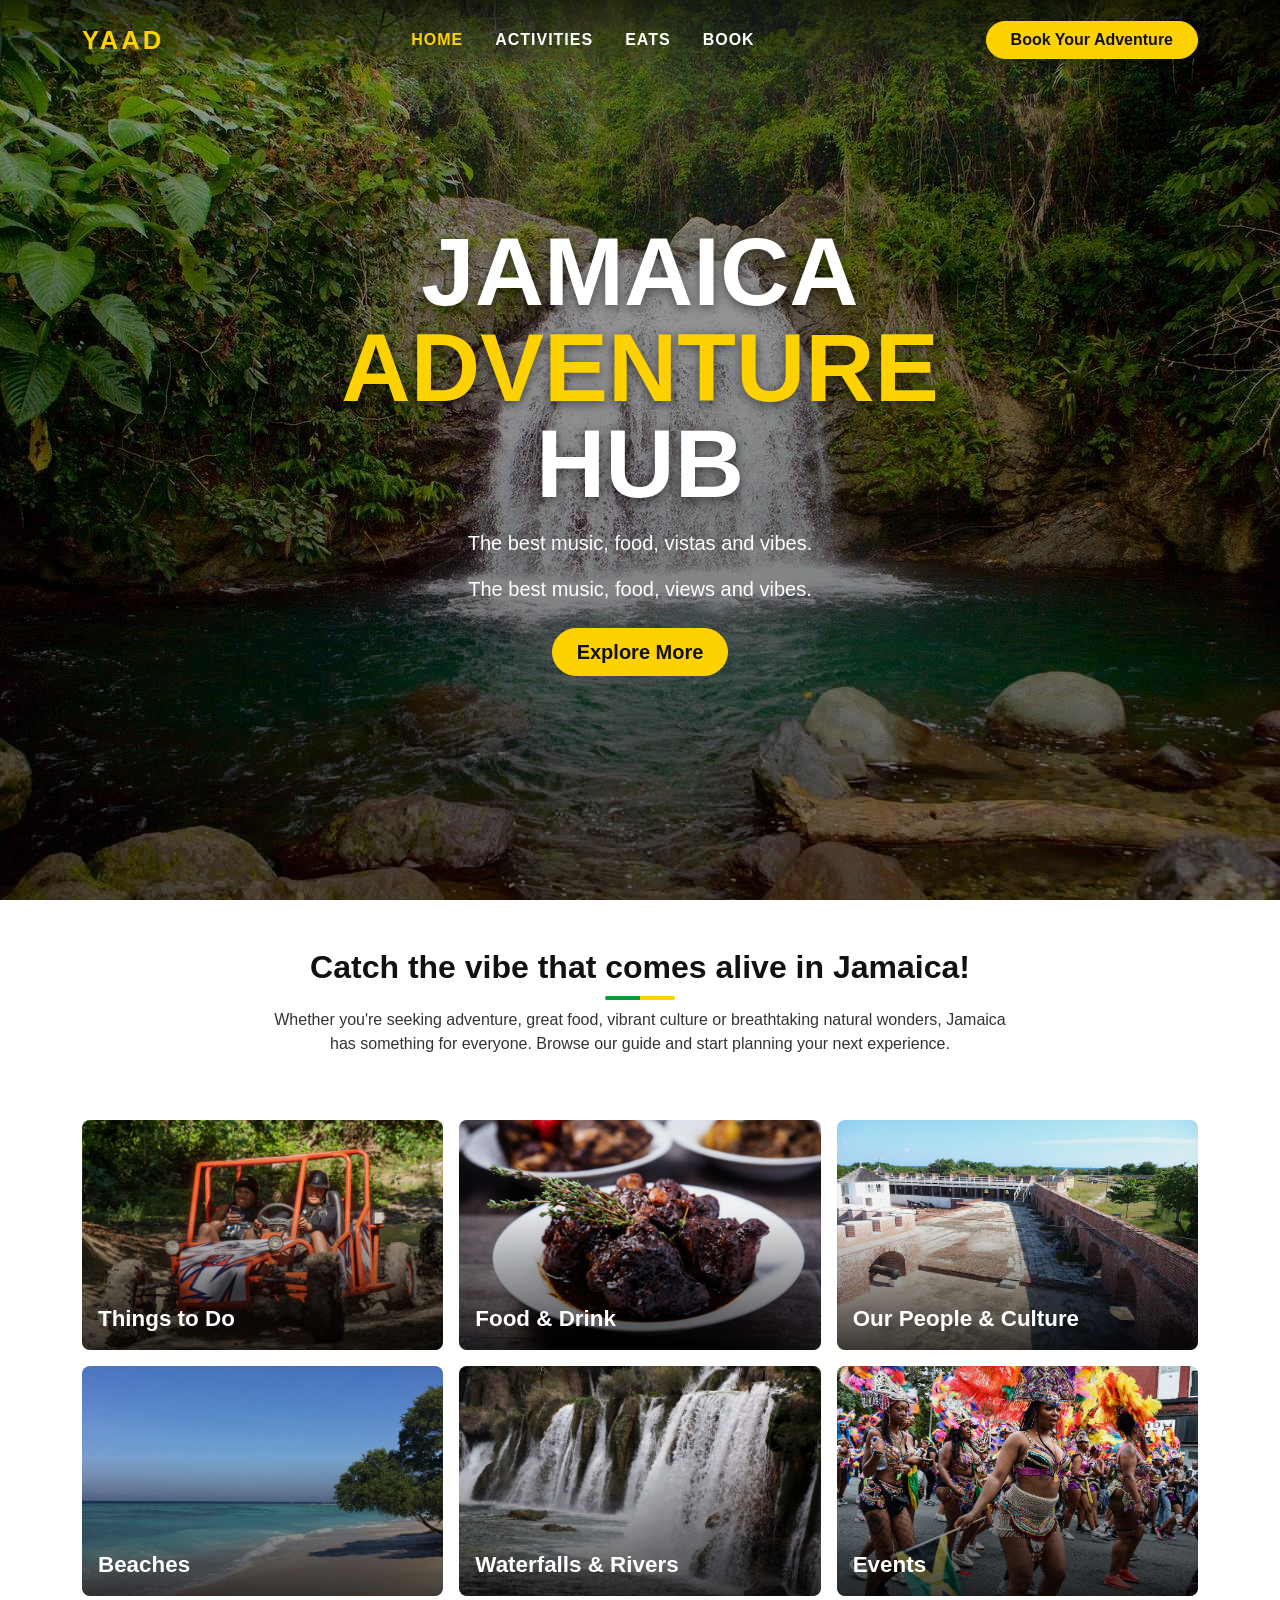
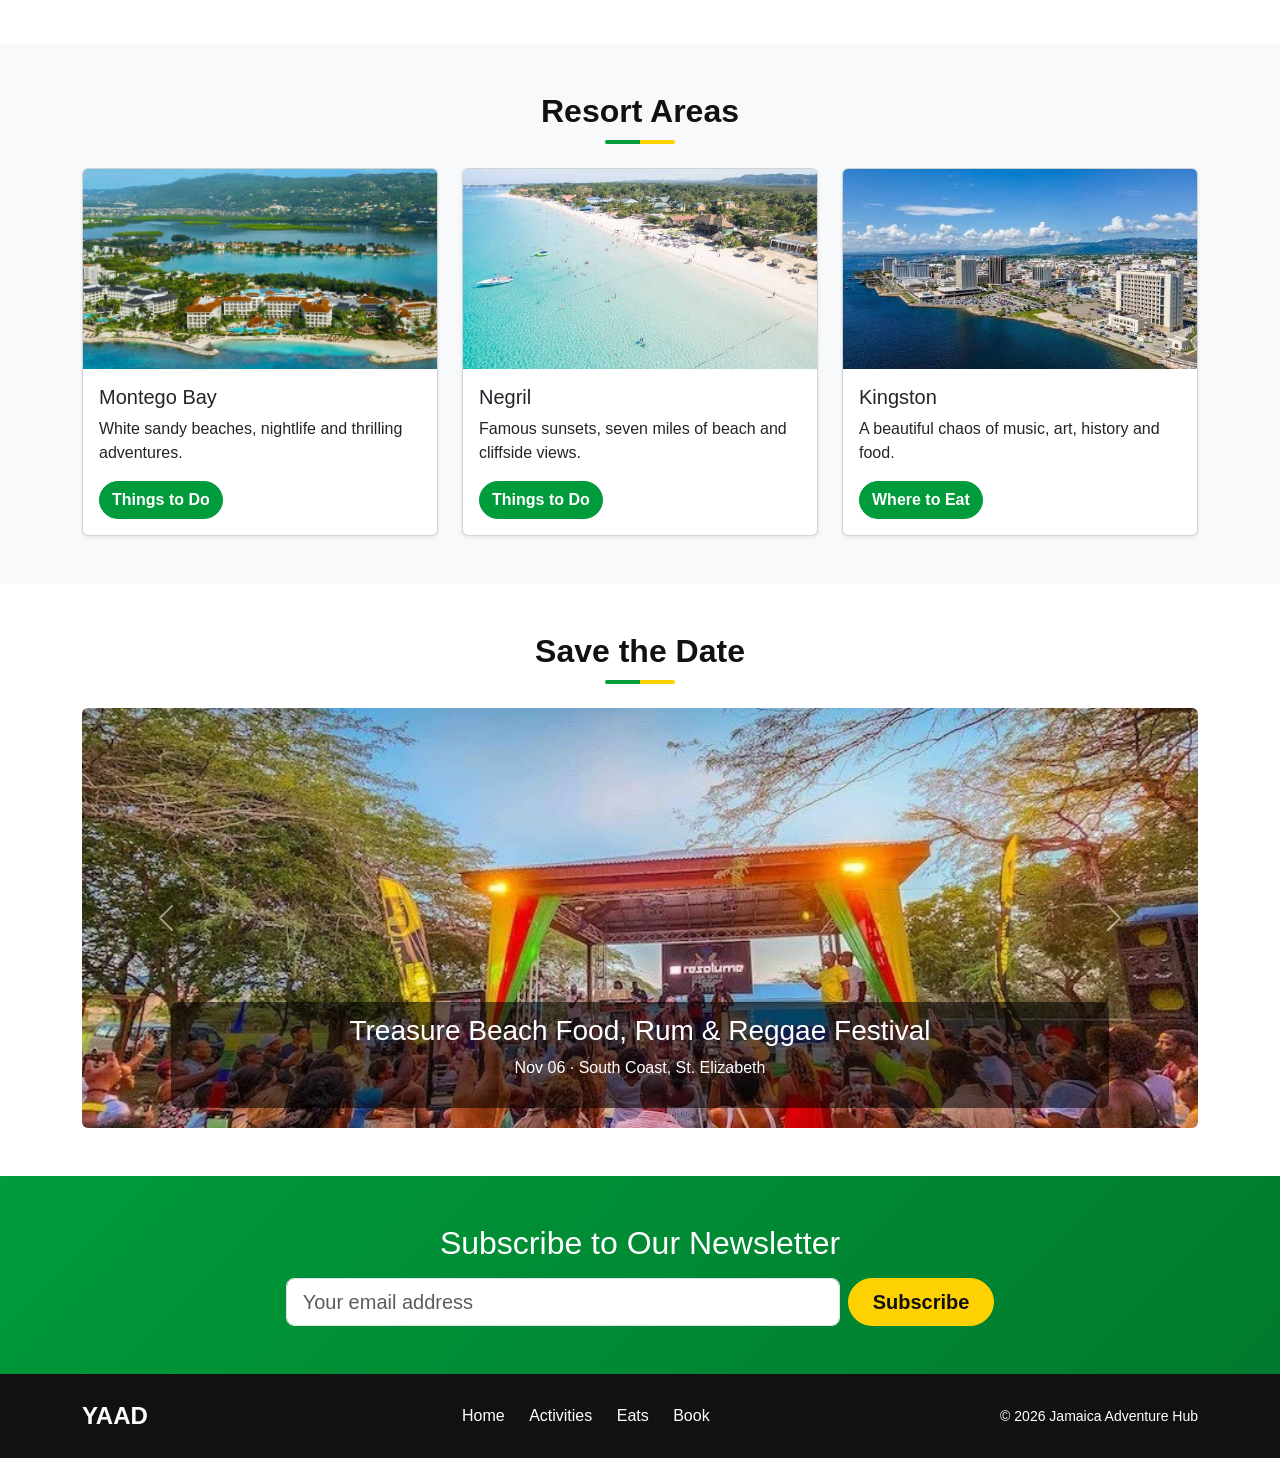
==== commit 828fcb17: "Last Changes Minor changes made to home page and banner picture was changed. Html and bootstrap was " ====
--- a/index.html
+++ b/index.html
@@ -37,6 +37,7 @@
                 <h1 class="banner-text2">ADVENTURE</h1>
                 <h1 class="banner-text3">HUB</h1>
                 <p class="lead text-white mt-3">The best music, food, vistas and vibes.</p>
+                <p class="lead text-white mt-3">The best music, food, views and vibes.</p>
                 <a href="activities.html" class="btn btn-gold btn-lg mt-2">Explore More</a>
             </div>
         </div>
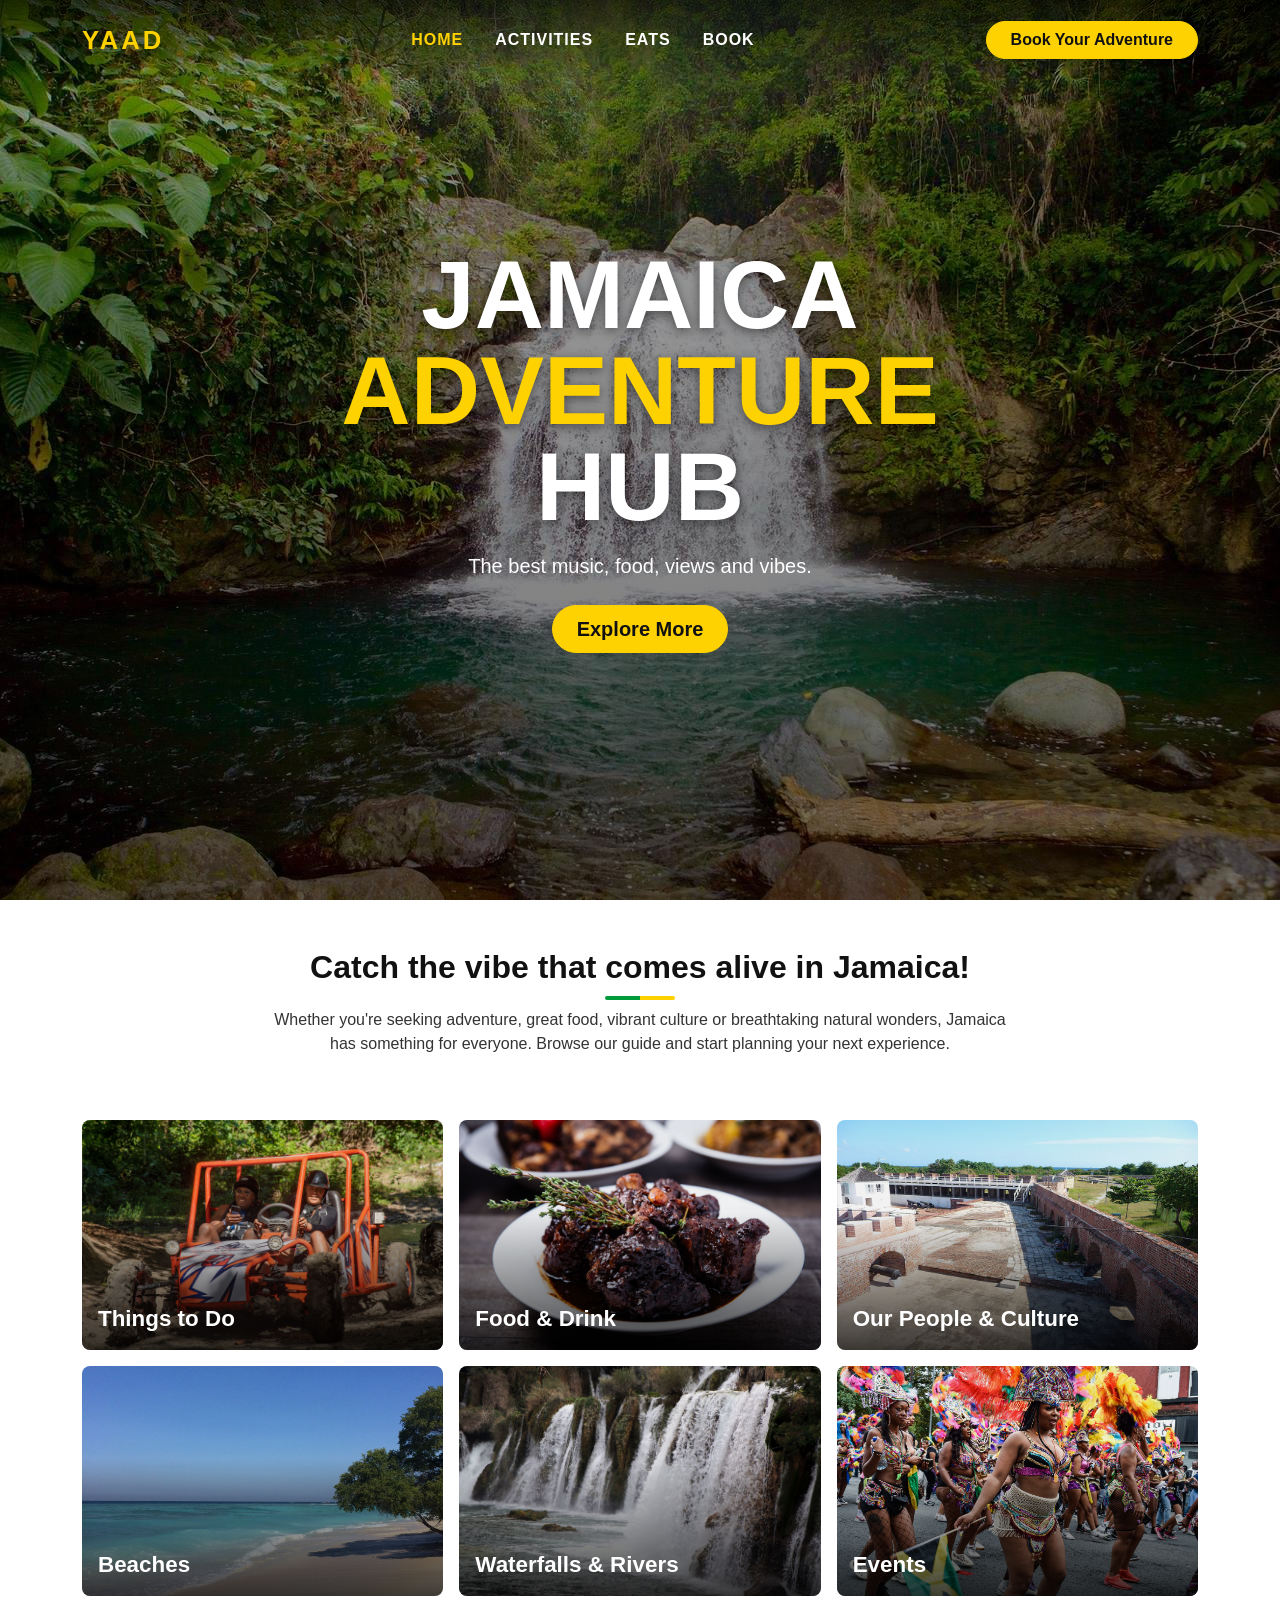
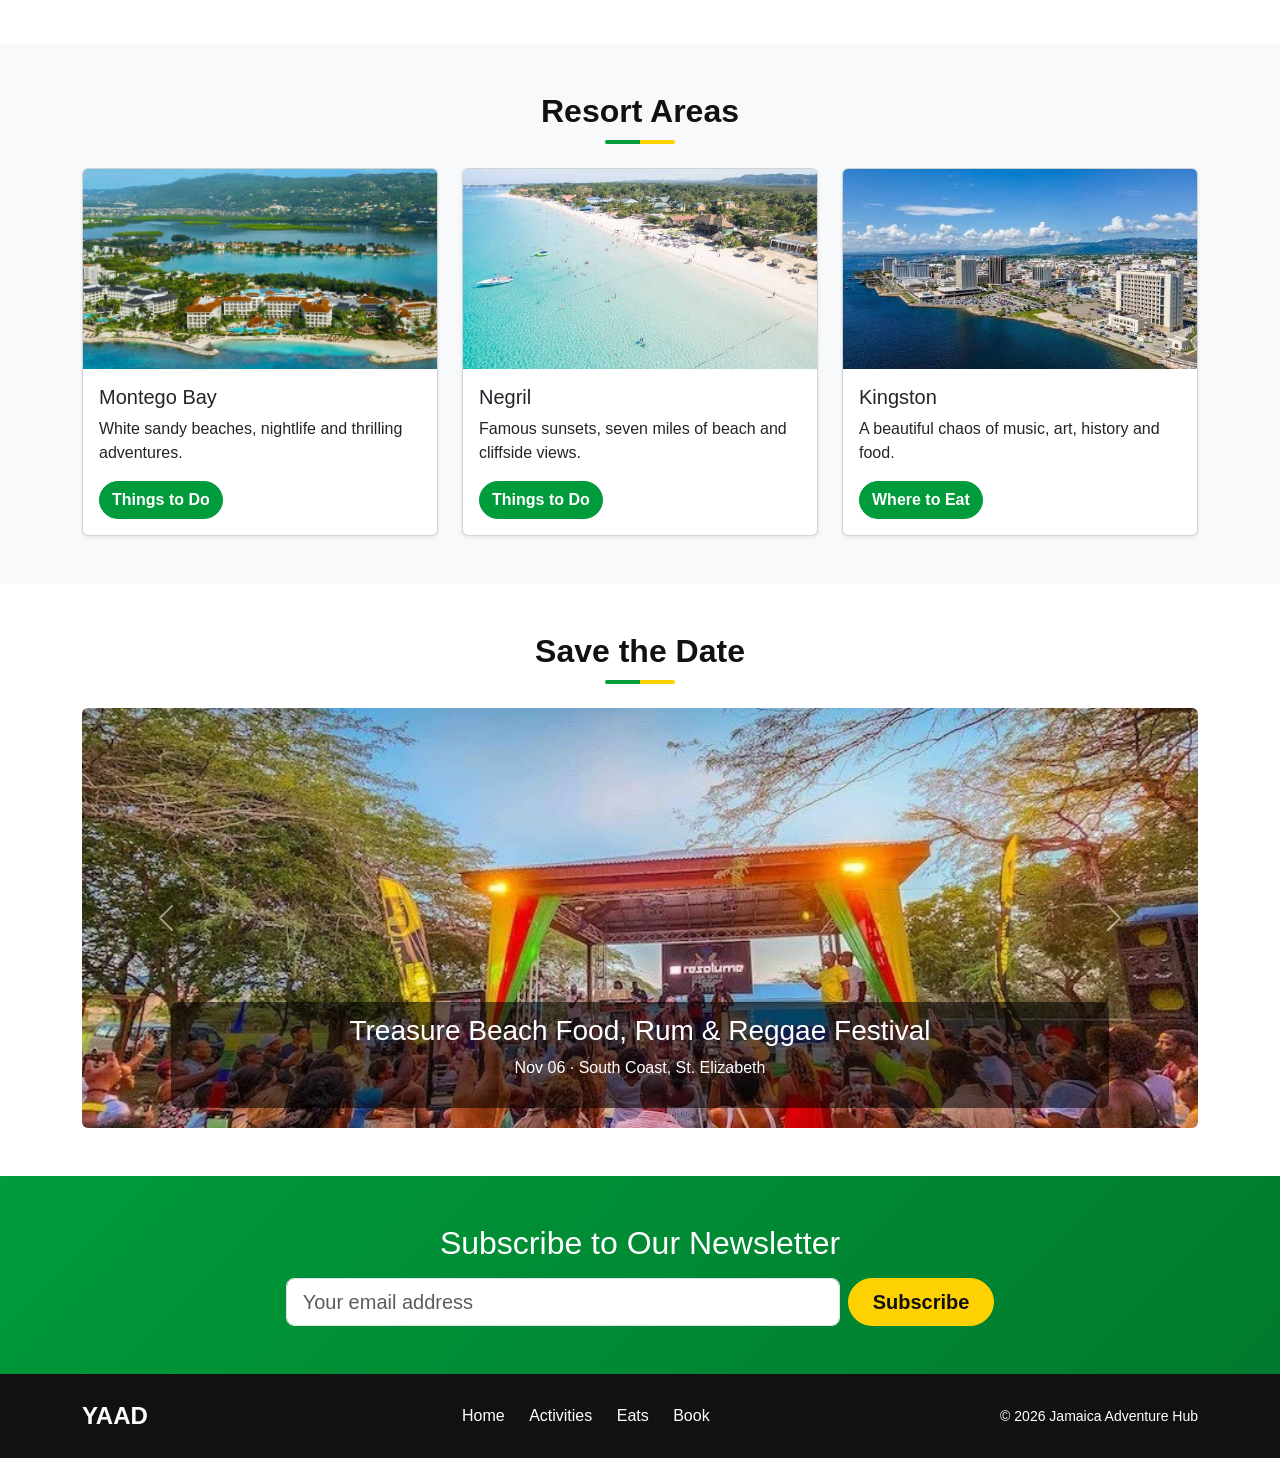
==== commit 6e3e6bc2: "Update index.html" ====
--- a/index.html
+++ b/index.html
@@ -36,7 +36,6 @@
                 <h1 class="banner-text1">JAMAICA</h1>
                 <h1 class="banner-text2">ADVENTURE</h1>
                 <h1 class="banner-text3">HUB</h1>
-                <p class="lead text-white mt-3">The best music, food, vistas and vibes.</p>
                 <p class="lead text-white mt-3">The best music, food, views and vibes.</p>
                 <a href="activities.html" class="btn btn-gold btn-lg mt-2">Explore More</a>
             </div>
